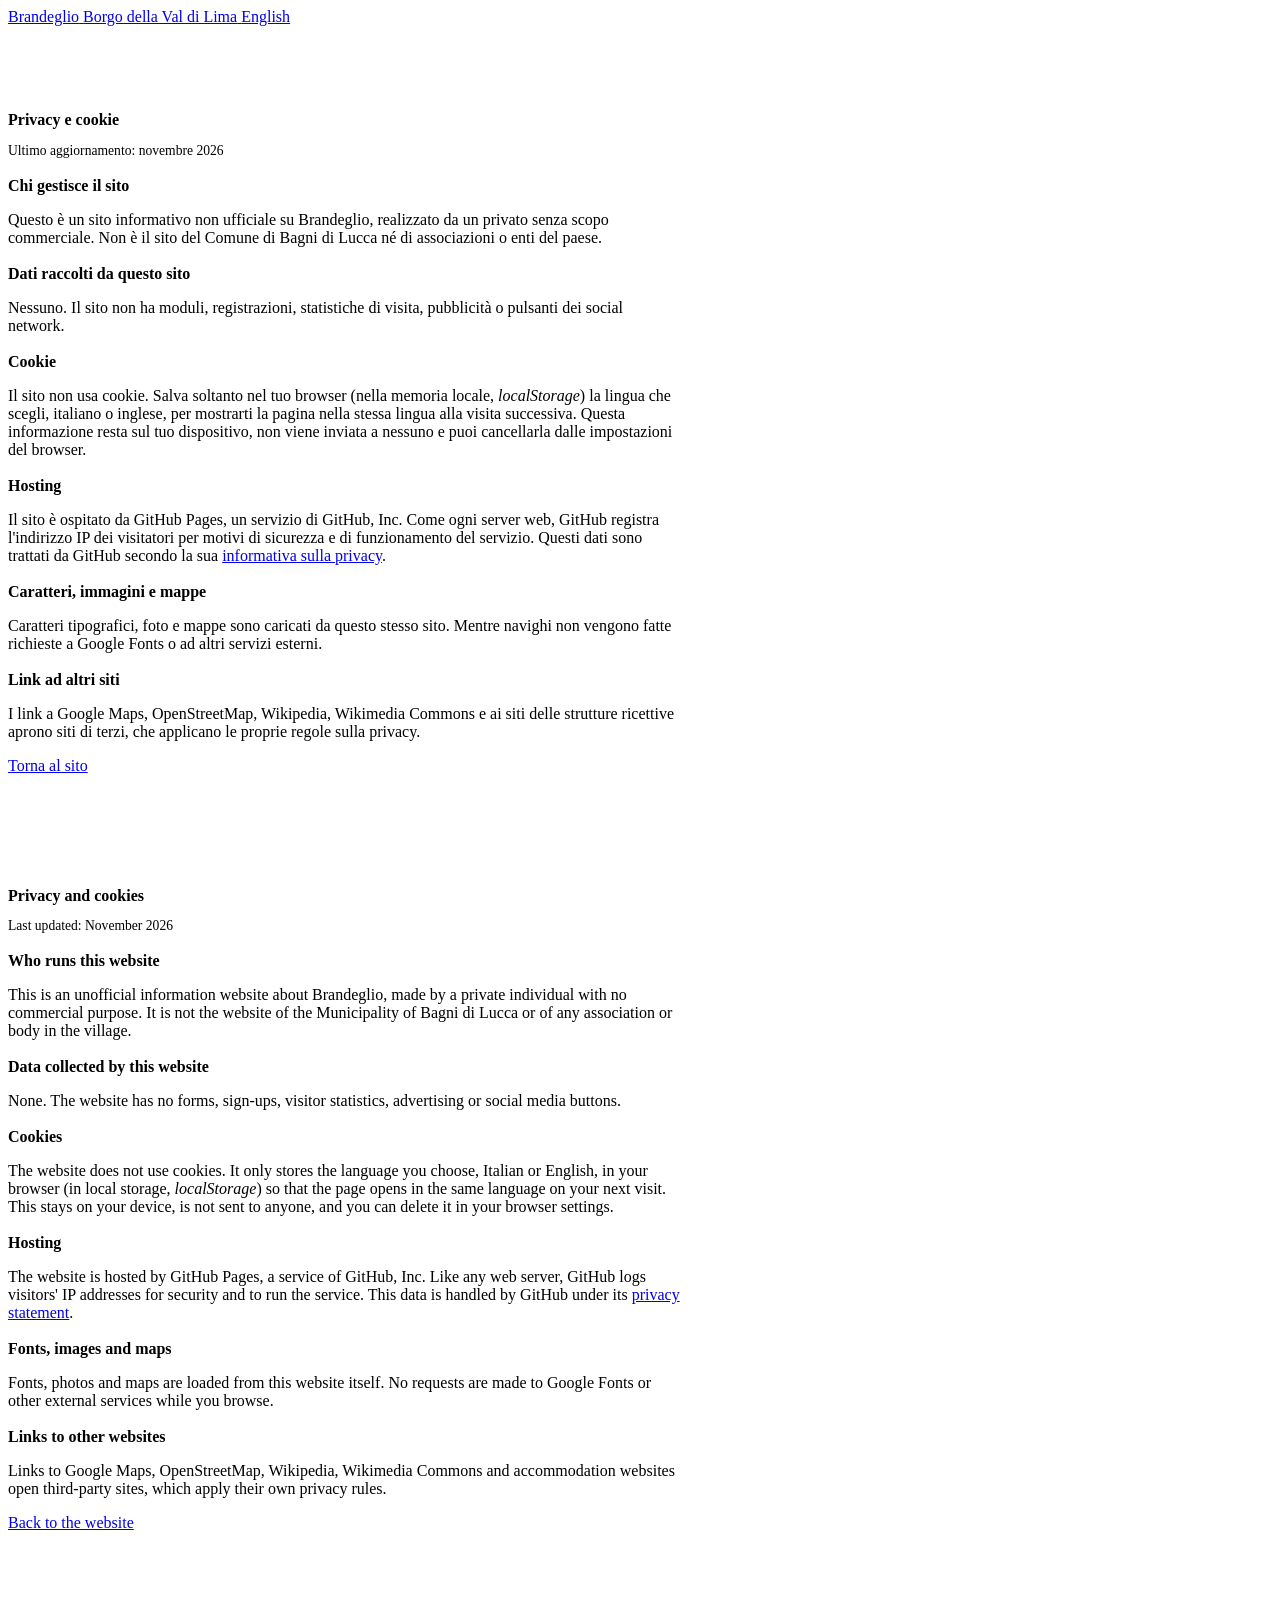
==== privacy.html @ 2ebd2961 "Add files via upload" ====
<!DOCTYPE html>
<html lang="it">
<head>
<meta charset="utf-8">
<meta name="viewport" content="width=device-width, initial-scale=1, viewport-fit=cover">
<title>Privacy e cookie · Brandeglio</title>
<meta name="description" content="Informazioni su privacy e cookie del sito informativo non ufficiale su Brandeglio.">
<meta name="robots" content="noindex">
<link rel="stylesheet" href="css/fonts.css">
<link rel="stylesheet" href="css/style.css">
<style>
  .legal { padding-block: clamp(32px, 6vw, 72px); }
  .legal .prose { max-width: 42rem; }
  .legal h1 { font-size: var(--step-3); margin-bottom: 8px; }
  .legal h2 { font-size: var(--step-1); margin-top: 18px; }
  .legal .updated { font-family: var(--font-data); font-size: 0.85rem; color: var(--muted); }
  .legal hr { border: 0; border-top: 1px solid var(--line); margin-block: clamp(32px, 5vw, 56px); }
</style>
</head>
<body>

<header class="site-header">
  <div class="wrap">
    <div class="header-row">
      <a class="brand" href="index.html">
        <span class="brand-name">Brandeglio</span>
        <span class="brand-sub">Borgo della Val di Lima</span>
      </a>
      <a href="#en" lang="en">English</a>
    </div>
  </div>
</header>

<main class="legal">
  <div class="wrap">
    <article class="prose" lang="it">
      <h1>Privacy e cookie</h1>
      <p class="updated">Ultimo aggiornamento: novembre 2026</p>

      <h2>Chi gestisce il sito</h2>
      <p>Questo è un sito informativo non ufficiale su Brandeglio, realizzato da un privato senza scopo commerciale. Non è il sito del Comune di Bagni di Lucca né di associazioni o enti del paese.</p>

      <h2>Dati raccolti da questo sito</h2>
      <p>Nessuno. Il sito non ha moduli, registrazioni, statistiche di visita, pubblicità o pulsanti dei social network.</p>

      <h2>Cookie</h2>
      <p>Il sito non usa cookie. Salva soltanto nel tuo browser (nella memoria locale, <em>localStorage</em>) la lingua che scegli, italiano o inglese, per mostrarti la pagina nella stessa lingua alla visita successiva. Questa informazione resta sul tuo dispositivo, non viene inviata a nessuno e puoi cancellarla dalle impostazioni del browser.</p>

      <h2>Hosting</h2>
      <p>Il sito è ospitato da GitHub Pages, un servizio di GitHub, Inc. Come ogni server web, GitHub registra l'indirizzo IP dei visitatori per motivi di sicurezza e di funzionamento del servizio. Questi dati sono trattati da GitHub secondo la sua <a href="https://docs.github.com/it/site-policy/privacy-policies/github-general-privacy-statement" target="_blank" rel="noopener">informativa sulla privacy</a>.</p>

      <h2>Caratteri, immagini e mappe</h2>
      <p>Caratteri tipografici, foto e mappe sono caricati da questo stesso sito. Mentre navighi non vengono fatte richieste a Google Fonts o ad altri servizi esterni.</p>

      <h2>Link ad altri siti</h2>
      <p>I link a Google Maps, OpenStreetMap, Wikipedia, Wikimedia Commons e ai siti delle strutture ricettive aprono siti di terzi, che applicano le proprie regole sulla privacy.</p>

      <p><a href="index.html">Torna al sito</a></p>
    </article>

    <hr>

    <article class="prose" id="en" lang="en">
      <h1>Privacy and cookies</h1>
      <p class="updated">Last updated: November 2026</p>

      <h2>Who runs this website</h2>
      <p>This is an unofficial information website about Brandeglio, made by a private individual with no commercial purpose. It is not the website of the Municipality of Bagni di Lucca or of any association or body in the village.</p>

      <h2>Data collected by this website</h2>
      <p>None. The website has no forms, sign-ups, visitor statistics, advertising or social media buttons.</p>

      <h2>Cookies</h2>
      <p>The website does not use cookies. It only stores the language you choose, Italian or English, in your browser (in local storage, <em>localStorage</em>) so that the page opens in the same language on your next visit. This stays on your device, is not sent to anyone, and you can delete it in your browser settings.</p>

      <h2>Hosting</h2>
      <p>The website is hosted by GitHub Pages, a service of GitHub, Inc. Like any web server, GitHub logs visitors' IP addresses for security and to run the service. This data is handled by GitHub under its <a href="https://docs.github.com/en/site-policy/privacy-policies/github-general-privacy-statement" target="_blank" rel="noopener">privacy statement</a>.</p>

      <h2>Fonts, images and maps</h2>
      <p>Fonts, photos and maps are loaded from this website itself. No requests are made to Google Fonts or other external services while you browse.</p>

      <h2>Links to other websites</h2>
      <p>Links to Google Maps, OpenStreetMap, Wikipedia, Wikimedia Commons and accommodation websites open third-party sites, which apply their own privacy rules.</p>

      <p><a href="index.html">Back to the website</a></p>
    </article>
  </div>
</main>

</body>
</html>
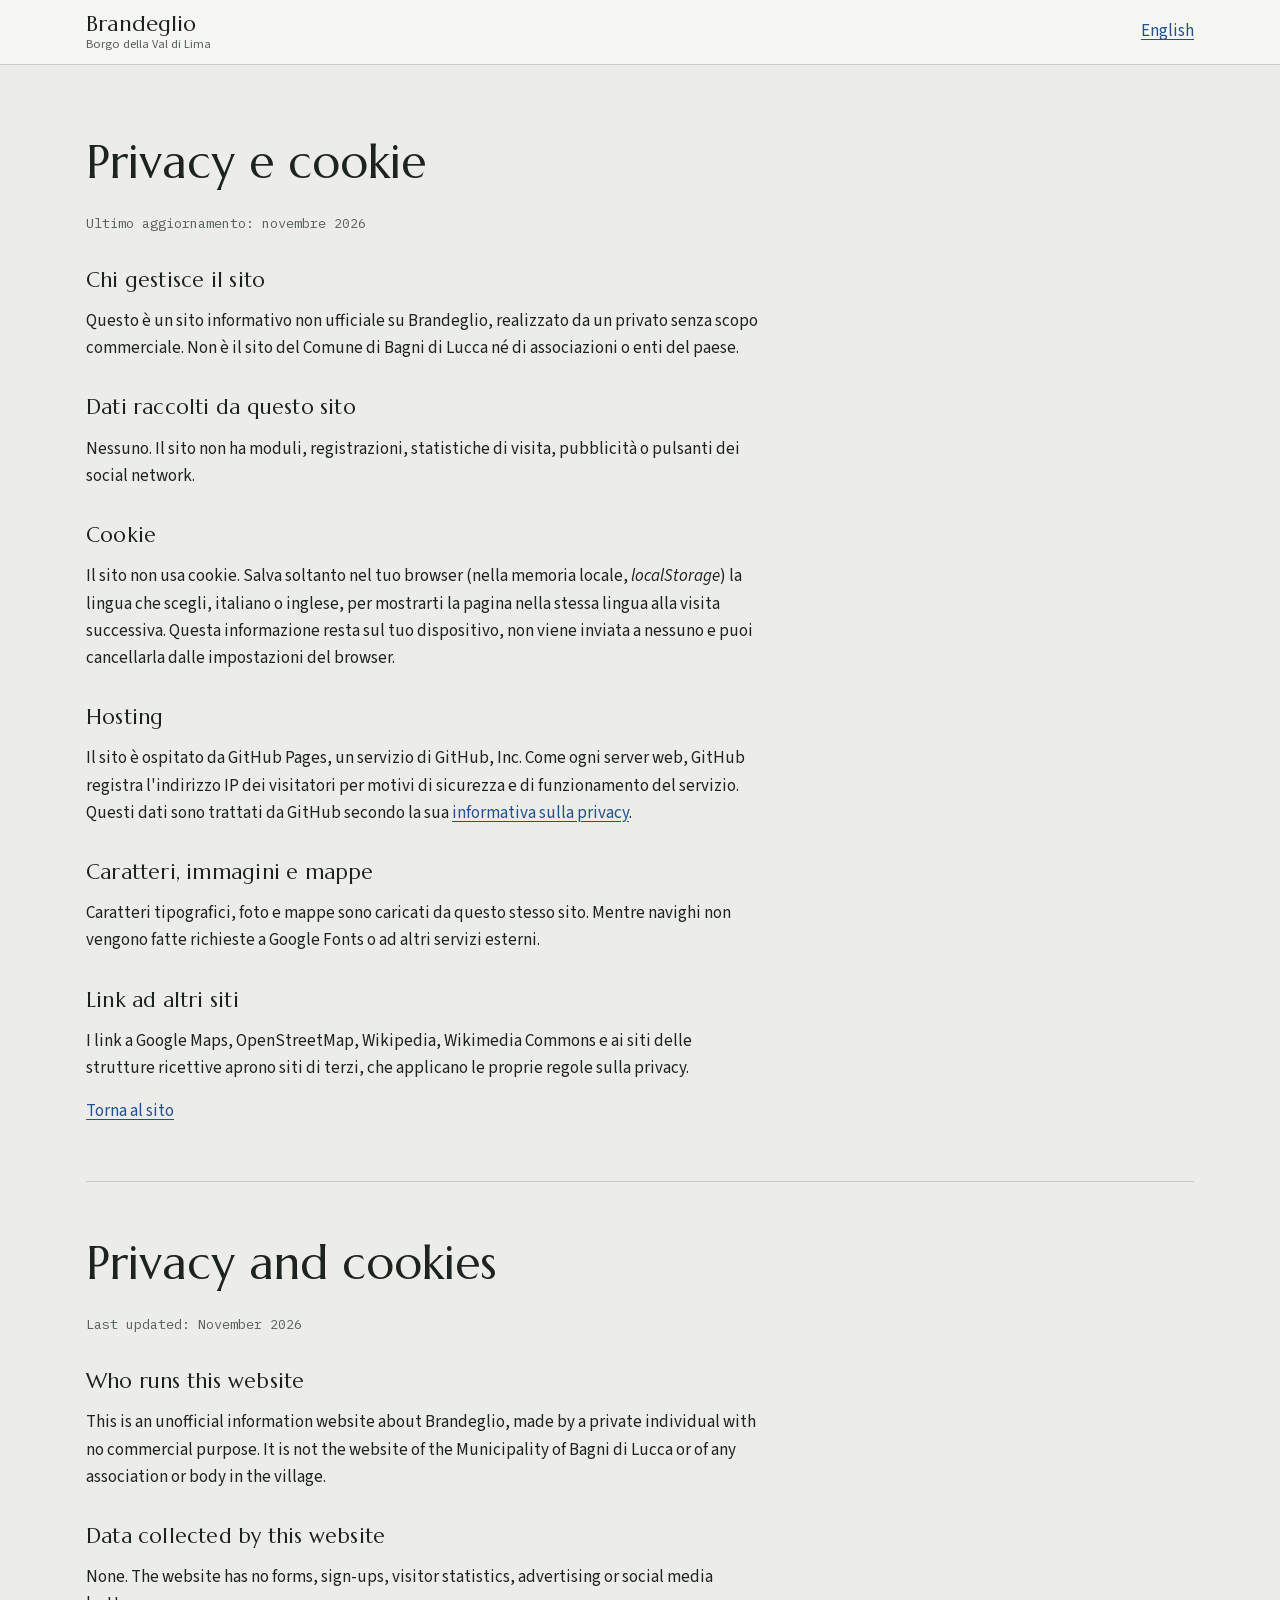
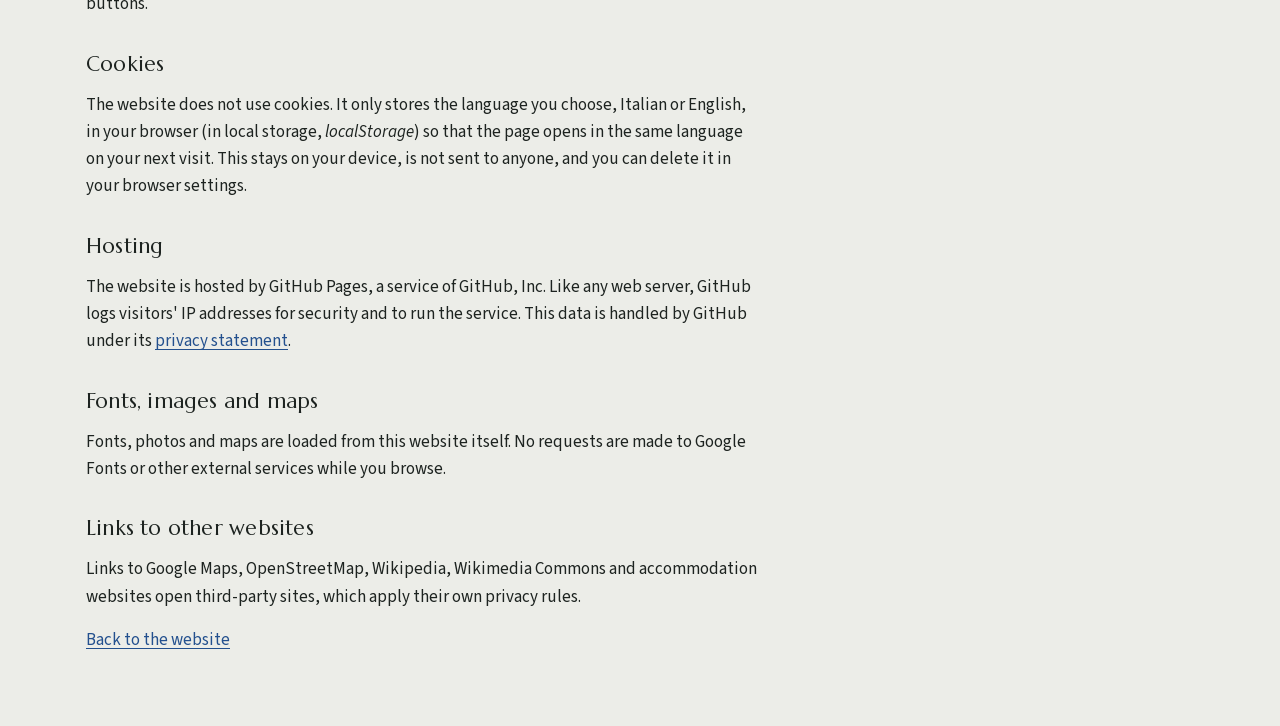
==== commit a48ba1a4: "Stemma storico, icona del sito, pipistrelli e contrada Bucini - stemma storico del paese (senza scri" ====
--- a/privacy.html
+++ b/privacy.html
@@ -8,6 +8,9 @@
 <meta name="robots" content="noindex">
 <link rel="stylesheet" href="css/fonts.css">
 <link rel="stylesheet" href="css/style.css">
+<link rel="icon" href="img/favicon-48.png" type="image/png" sizes="48x48">
+<link rel="icon" href="img/favicon-192.png" type="image/png" sizes="192x192">
+<link rel="apple-touch-icon" href="img/favicon-192.png">
 <style>
   .legal { padding-block: clamp(32px, 6vw, 72px); }
   .legal .prose { max-width: 42rem; }
--- a/css/fonts.css
+++ b/css/fonts.css
@@ -0,0 +1,110 @@
+/* Caratteri ospitati sul sito (nessuna richiesta ai server di Google).
+   Marcellus, Source Sans 3, IBM Plex Mono: SIL Open Font License 1.1 (testi in fonts/OFL-*.txt). */
+/* IBM Plex Mono 400 normal — latin-ext */
+@font-face {
+  font-family: 'IBM Plex Mono';
+  font-style: normal;
+  font-weight: 400;
+  font-display: swap;
+  src: url(../fonts/ibm-plex-mono-normal-latin-ext-9994c1.woff2) format('woff2');
+  unicode-range: U+0100-02BA, U+02BD-02C5, U+02C7-02CC, U+02CE-02D7, U+02DD-02FF, U+0304, U+0308, U+0329, U+1D00-1DBF, U+1E00-1E9F, U+1EF2-1EFF, U+2020, U+20A0-20AB, U+20AD-20C4, U+2113, U+2C60-2C7F, U+A720-A7FF;
+}
+/* IBM Plex Mono 400 normal — latin */
+@font-face {
+  font-family: 'IBM Plex Mono';
+  font-style: normal;
+  font-weight: 400;
+  font-display: swap;
+  src: url(../fonts/ibm-plex-mono-normal-latin-d77319.woff2) format('woff2');
+  unicode-range: U+0000-00FF, U+0131, U+0152-0153, U+02BB-02BC, U+02C6, U+02DA, U+02DC, U+0304, U+0308, U+0329, U+2000-206F, U+20AC, U+2122, U+2191, U+2193, U+2212, U+2215, U+FEFF, U+FFFD;
+}
+/* IBM Plex Mono 500 normal — latin-ext */
+@font-face {
+  font-family: 'IBM Plex Mono';
+  font-style: normal;
+  font-weight: 500;
+  font-display: swap;
+  src: url(../fonts/ibm-plex-mono-normal-latin-ext-60d1ee.woff2) format('woff2');
+  unicode-range: U+0100-02BA, U+02BD-02C5, U+02C7-02CC, U+02CE-02D7, U+02DD-02FF, U+0304, U+0308, U+0329, U+1D00-1DBF, U+1E00-1E9F, U+1EF2-1EFF, U+2020, U+20A0-20AB, U+20AD-20C4, U+2113, U+2C60-2C7F, U+A720-A7FF;
+}
+/* IBM Plex Mono 500 normal — latin */
+@font-face {
+  font-family: 'IBM Plex Mono';
+  font-style: normal;
+  font-weight: 500;
+  font-display: swap;
+  src: url(../fonts/ibm-plex-mono-normal-latin-8d0aea.woff2) format('woff2');
+  unicode-range: U+0000-00FF, U+0131, U+0152-0153, U+02BB-02BC, U+02C6, U+02DA, U+02DC, U+0304, U+0308, U+0329, U+2000-206F, U+20AC, U+2122, U+2191, U+2193, U+2212, U+2215, U+FEFF, U+FFFD;
+}
+/* Marcellus 400 normal — latin-ext */
+@font-face {
+  font-family: 'Marcellus';
+  font-style: normal;
+  font-weight: 400;
+  font-display: swap;
+  src: url(../fonts/marcellus-normal-latin-ext-4d3eca.woff2) format('woff2');
+  unicode-range: U+0100-02BA, U+02BD-02C5, U+02C7-02CC, U+02CE-02D7, U+02DD-02FF, U+0304, U+0308, U+0329, U+1D00-1DBF, U+1E00-1E9F, U+1EF2-1EFF, U+2020, U+20A0-20AB, U+20AD-20C4, U+2113, U+2C60-2C7F, U+A720-A7FF;
+}
+/* Marcellus 400 normal — latin */
+@font-face {
+  font-family: 'Marcellus';
+  font-style: normal;
+  font-weight: 400;
+  font-display: swap;
+  src: url(../fonts/marcellus-normal-latin-07e026.woff2) format('woff2');
+  unicode-range: U+0000-00FF, U+0131, U+0152-0153, U+02BB-02BC, U+02C6, U+02DA, U+02DC, U+0304, U+0308, U+0329, U+2000-206F, U+20AC, U+2122, U+2191, U+2193, U+2212, U+2215, U+FEFF, U+FFFD;
+}
+/* Source Sans 3 400 italic — latin-ext */
+@font-face {
+  font-family: 'Source Sans 3';
+  font-style: italic;
+  font-weight: 400;
+  font-display: swap;
+  src: url(../fonts/source-sans-3-italic-latin-ext-07aca4.woff2) format('woff2');
+  unicode-range: U+0100-02BA, U+02BD-02C5, U+02C7-02CC, U+02CE-02D7, U+02DD-02FF, U+0304, U+0308, U+0329, U+1D00-1DBF, U+1E00-1E9F, U+1EF2-1EFF, U+2020, U+20A0-20AB, U+20AD-20C4, U+2113, U+2C60-2C7F, U+A720-A7FF;
+}
+/* Source Sans 3 400 italic — latin */
+@font-face {
+  font-family: 'Source Sans 3';
+  font-style: italic;
+  font-weight: 400;
+  font-display: swap;
+  src: url(../fonts/source-sans-3-italic-latin-b3bf42.woff2) format('woff2');
+  unicode-range: U+0000-00FF, U+0131, U+0152-0153, U+02BB-02BC, U+02C6, U+02DA, U+02DC, U+0304, U+0308, U+0329, U+2000-206F, U+20AC, U+2122, U+2191, U+2193, U+2212, U+2215, U+FEFF, U+FFFD;
+}
+/* Source Sans 3 400 normal — latin-ext */
+@font-face {
+  font-family: 'Source Sans 3';
+  font-style: normal;
+  font-weight: 400;
+  font-display: swap;
+  src: url(../fonts/source-sans-3-normal-latin-ext-81d71e.woff2) format('woff2');
+  unicode-range: U+0100-02BA, U+02BD-02C5, U+02C7-02CC, U+02CE-02D7, U+02DD-02FF, U+0304, U+0308, U+0329, U+1D00-1DBF, U+1E00-1E9F, U+1EF2-1EFF, U+2020, U+20A0-20AB, U+20AD-20C4, U+2113, U+2C60-2C7F, U+A720-A7FF;
+}
+/* Source Sans 3 400 normal — latin */
+@font-face {
+  font-family: 'Source Sans 3';
+  font-style: normal;
+  font-weight: 400;
+  font-display: swap;
+  src: url(../fonts/source-sans-3-normal-latin-cb23fd.woff2) format('woff2');
+  unicode-range: U+0000-00FF, U+0131, U+0152-0153, U+02BB-02BC, U+02C6, U+02DA, U+02DC, U+0304, U+0308, U+0329, U+2000-206F, U+20AC, U+2122, U+2191, U+2193, U+2212, U+2215, U+FEFF, U+FFFD;
+}
+/* Source Sans 3 600 normal — latin-ext */
+@font-face {
+  font-family: 'Source Sans 3';
+  font-style: normal;
+  font-weight: 600;
+  font-display: swap;
+  src: url(../fonts/source-sans-3-normal-latin-ext-81d71e.woff2) format('woff2');
+  unicode-range: U+0100-02BA, U+02BD-02C5, U+02C7-02CC, U+02CE-02D7, U+02DD-02FF, U+0304, U+0308, U+0329, U+1D00-1DBF, U+1E00-1E9F, U+1EF2-1EFF, U+2020, U+20A0-20AB, U+20AD-20C4, U+2113, U+2C60-2C7F, U+A720-A7FF;
+}
+/* Source Sans 3 600 normal — latin */
+@font-face {
+  font-family: 'Source Sans 3';
+  font-style: normal;
+  font-weight: 600;
+  font-display: swap;
+  src: url(../fonts/source-sans-3-normal-latin-cb23fd.woff2) format('woff2');
+  unicode-range: U+0000-00FF, U+0131, U+0152-0153, U+02BB-02BC, U+02C6, U+02DA, U+02DC, U+0304, U+0308, U+0329, U+2000-206F, U+20AC, U+2122, U+2191, U+2193, U+2212, U+2215, U+FEFF, U+FFFD;
+}
--- a/css/style.css
+++ b/css/style.css
@@ -0,0 +1,752 @@
+/* Layout: borgo di pietra — colonna editoriale, hero diviso testo/torre, una sola fascia forte (la Festa, azzurro Assunta). */
+:root {
+  /* Colore: pietra arenaria, inchiostro di castagno, azzurro mariano */
+  --bg: #ecede8;
+  --surface: #f6f6f2;
+  --ink: #1d2320;
+  --muted: #59615b;
+  --line: #c9cdc5;
+  --accent: #23508e;
+  --accent-ink: #ffffff;
+  --accent-soft: #dbe4f1;
+  --forest: #2f4b3c;
+  --band: #1c3d6e;
+  --band-ink: #f1f4fa;
+  --band-muted: #b9c8e2;
+  --ph: #9a5b14;
+  --ph-bg: #f6ead6;
+
+  /* Mappa: terreno, strade, mulattiere, acqua, edifici; i tre sentieri */
+  --map-land: #e3e6dc;
+  --map-road: #ffffff;
+  --map-case: #a9aea1;
+  --map-track: #8a744f;
+  --map-path: #6e5634;
+  --map-water: #4f86b5;
+  --map-bld: #b7b2a5;
+  --map-label: #26302a;
+  --map-halo: #eef0e9;
+  --trail-1: #b4472a;
+  --trail-2: #0f7a72;
+  --trail-3: #7546a6;
+  --bat: #26302a;
+
+  /* Tipografia */
+  --font-display: "Marcellus", "Trajan Pro", "Cinzel", Georgia, serif;
+  --font-body: "Source Sans 3", "Segoe UI", system-ui, -apple-system, sans-serif;
+  --font-data: "IBM Plex Mono", ui-monospace, "SF Mono", Menlo, monospace;
+
+  --step--1: 0.875rem;
+  --step-0: 1.0625rem;
+  --step-1: 1.3rem;
+  --step-2: 1.75rem;
+  --step-3: clamp(2rem, 4.2vw, 2.9rem);
+  --step-hero: clamp(3.3rem, 10vw, 7.6rem);
+
+  --wrap: 1140px;
+  --radius: 4px;
+  --header-h: 64px;
+}
+
+@media (prefers-color-scheme: dark) {
+  :root:not([data-theme="light"]) {
+    --bg: #141816;
+    --surface: #1b211e;
+    --ink: #e6e9e5;
+    --muted: #a0a9a2;
+    --line: #2e3732;
+    --accent: #93b3e9;
+    --accent-ink: #0e1a2e;
+    --accent-soft: #1f2d45;
+    --forest: #9fc4ab;
+    --band: #142a4d;
+    --band-ink: #eef2f9;
+    --band-muted: #a9bbdb;
+    --ph: #e8b468;
+    --ph-bg: #3a2c17;
+    --map-land: #1b221e;
+    --map-road: #4a5550;
+    --map-case: #0e1210;
+    --map-track: #b19d77;
+    --map-path: #c9b48c;
+    --map-water: #6fa3d1;
+    --map-bld: #3f4843;
+    --map-label: #dde3dd;
+    --map-halo: #141917;
+    --trail-1: #f08a63;
+    --trail-2: #4cc7b9;
+    --trail-3: #bd94ec;
+    --bat: #dde3dd;
+    color-scheme: dark;
+  }
+}
+:root[data-theme="dark"] {
+  --bg: #141816;
+  --surface: #1b211e;
+  --ink: #e6e9e5;
+  --muted: #a0a9a2;
+  --line: #2e3732;
+  --accent: #93b3e9;
+  --accent-ink: #0e1a2e;
+  --accent-soft: #1f2d45;
+  --forest: #9fc4ab;
+  --band: #142a4d;
+  --band-ink: #eef2f9;
+  --band-muted: #a9bbdb;
+  --ph: #e8b468;
+  --ph-bg: #3a2c17;
+  --map-land: #1b221e;
+  --map-road: #4a5550;
+  --map-case: #0e1210;
+  --map-track: #b19d77;
+  --map-path: #c9b48c;
+  --map-water: #6fa3d1;
+  --map-bld: #3f4843;
+  --map-label: #dde3dd;
+  --map-halo: #141917;
+  --trail-1: #f08a63;
+  --trail-2: #4cc7b9;
+  --trail-3: #bd94ec;
+  --bat: #dde3dd;
+  color-scheme: dark;
+}
+
+*, *::before, *::after { box-sizing: border-box; }
+
+html { scroll-behavior: smooth; scroll-padding-top: calc(var(--header-h) + 52px); }
+@media (prefers-reduced-motion: reduce) { html { scroll-behavior: auto; } }
+
+body {
+  margin: 0;
+  background: var(--bg);
+  color: var(--ink);
+  font-family: var(--font-body);
+  font-size: var(--step-0);
+  line-height: 1.6;
+  -webkit-font-smoothing: antialiased;
+}
+
+body::before {
+  content: "";
+  position: fixed;
+  inset: 0 0 auto;
+  height: env(safe-area-inset-top, 0px);
+  z-index: 10;
+  background: var(--surface);
+}
+
+img { max-width: 100%; height: auto; display: block; }
+
+a { color: var(--accent); text-underline-offset: 3px; }
+a:hover { text-decoration-thickness: 2px; }
+
+:focus-visible { outline: 2px solid var(--accent); outline-offset: 3px; border-radius: 2px; }
+
+h1, h2, h3 {
+  font-family: var(--font-display);
+  font-weight: 400;
+  line-height: 1.12;
+  text-wrap: balance;
+  margin: 0;
+}
+h2 { font-size: var(--step-3); letter-spacing: 0.01em; }
+h3 { font-size: var(--step-1); letter-spacing: 0.01em; }
+p { margin: 0; }
+
+.wrap {
+  max-width: var(--wrap);
+  margin-inline: auto;
+  padding-left: max(16px, env(safe-area-inset-left, 0px));
+  padding-right: max(16px, env(safe-area-inset-right, 0px));
+}
+
+.eyebrow {
+  font-family: var(--font-data);
+  font-size: 0.78rem;
+  letter-spacing: 0.12em;
+  text-transform: uppercase;
+  color: var(--muted);
+}
+
+.data { font-family: var(--font-data); font-variant-numeric: tabular-nums; }
+
+/* ---------- Header ---------- */
+.site-header {
+  position: sticky;
+  top: env(safe-area-inset-top, 0px);
+  z-index: 20;
+  background: var(--surface);
+  border-bottom: 1px solid var(--line);
+}
+.header-row {
+  display: flex;
+  align-items: center;
+  justify-content: space-between;
+  gap: 16px;
+  min-height: var(--header-h);
+}
+.brand {
+  display: flex;
+  flex-direction: column;
+  text-decoration: none;
+  color: var(--ink);
+  min-width: 0;
+}
+.brand-name { font-family: var(--font-display); font-size: 1.35rem; line-height: 1.1; }
+.brand-sub { font-size: 0.78rem; color: var(--muted); line-height: 1.3; }
+
+.main-nav { display: flex; gap: 22px; }
+.main-nav a {
+  color: var(--ink);
+  text-decoration: none;
+  font-size: 0.95rem;
+  padding-block: 6px;
+  border-bottom: 2px solid transparent;
+  white-space: nowrap;
+}
+.main-nav a:hover { border-bottom-color: var(--accent); }
+.main-nav a.nav-festa { color: var(--accent); font-weight: 600; }
+
+.lang-switch {
+  display: inline-flex;
+  border: 1px solid var(--line);
+  border-radius: 999px;
+  padding: 3px;
+  flex-shrink: 0;
+}
+.lang-switch button {
+  font: 600 0.8rem/1 var(--font-data);
+  letter-spacing: 0.06em;
+  color: var(--muted);
+  background: transparent;
+  border: 0;
+  border-radius: 999px;
+  padding: 7px 11px;
+  cursor: pointer;
+}
+.lang-switch button[aria-pressed="true"] { background: var(--accent); color: var(--accent-ink); }
+
+.nav-mobile { display: none; }
+
+@media (max-width: 920px) {
+  .header-row .main-nav { display: none; }
+  .nav-mobile {
+    display: flex;
+    gap: 18px;
+    overflow-x: auto;
+    padding-bottom: 10px;
+    scrollbar-width: none;
+  }
+  .nav-mobile::-webkit-scrollbar { display: none; }
+}
+
+/* ---------- Hero ---------- */
+.hero { padding-block: clamp(28px, 6vw, 72px) clamp(40px, 7vw, 88px); }
+.hero-grid {
+  display: grid;
+  grid-template-columns: minmax(0, 1.15fr) minmax(0, 0.85fr);
+  gap: clamp(28px, 5vw, 64px);
+  align-items: center;
+}
+.hero-text { display: grid; gap: 22px; min-width: 0; }
+.hero h1 { font-size: var(--step-hero); letter-spacing: 0.01em; line-height: 0.95; }
+.hero-coords {
+  display: flex;
+  flex-wrap: wrap;
+  gap: 6px 18px;
+  font-family: var(--font-data);
+  font-size: 0.85rem;
+  color: var(--forest);
+  border-block: 1px solid var(--line);
+  padding-block: 10px;
+}
+.hero-lead { font-size: 1.2rem; max-width: 34em; color: var(--ink); }
+.hero-actions { display: flex; flex-wrap: wrap; gap: 12px; }
+
+.hero-figure { margin: 0; position: relative; }
+.hero-figure img {
+  width: 100%;
+  aspect-ratio: 4 / 5;
+  object-fit: cover;
+  border-radius: var(--radius);
+}
+.hero-figure figcaption { margin-top: 8px; }
+
+@media (max-width: 760px) {
+  .hero-grid { grid-template-columns: 1fr; }
+  .hero-figure img { aspect-ratio: 4 / 3; object-position: center 30%; }
+}
+
+/* ---------- Buttons ---------- */
+.btn {
+  display: inline-flex;
+  align-items: center;
+  gap: 10px;
+  font: 600 1rem/1.2 var(--font-body);
+  text-decoration: none;
+  padding: 13px 20px;
+  border-radius: var(--radius);
+  border: 1px solid transparent;
+  cursor: pointer;
+}
+.btn-primary { background: var(--accent); color: var(--accent-ink); }
+.btn-primary:hover { filter: brightness(1.08); }
+.btn-ghost { border-color: var(--line); color: var(--ink); background: transparent; }
+.btn-ghost:hover { border-color: var(--ink); }
+
+.caption { font-size: var(--step--1); color: var(--muted); }
+
+/* ---------- Sections ---------- */
+.section { padding-block: clamp(56px, 8vw, 104px); border-top: 1px solid var(--line); }
+.section-head { display: grid; gap: 12px; margin-bottom: clamp(28px, 4vw, 44px); max-width: 44rem; }
+.prose { display: grid; gap: 16px; max-width: 38rem; }
+.prose p { color: var(--ink); }
+
+.split {
+  display: grid;
+  grid-template-columns: minmax(0, 1fr) minmax(0, 1fr);
+  gap: clamp(28px, 5vw, 64px);
+  align-items: start;
+}
+.split > * { min-width: 0; }
+@media (max-width: 760px) { .split { grid-template-columns: 1fr; } }
+
+.photo { margin: 0; display: grid; gap: 8px; }
+.photo img { width: 100%; border-radius: var(--radius); object-fit: cover; }
+
+.facts {
+  display: grid;
+  grid-template-columns: repeat(3, minmax(0, 1fr));
+  gap: 1px;
+  background: var(--line);
+  border: 1px solid var(--line);
+  border-radius: var(--radius);
+  overflow: hidden;
+  margin-top: 28px;
+}
+.fact { background: var(--surface); padding: 14px 16px; display: grid; gap: 2px; }
+.fact-value { font-family: var(--font-data); font-size: 1.15rem; color: var(--ink); font-variant-numeric: tabular-nums; }
+.fact-label { font-size: var(--step--1); color: var(--muted); }
+
+.route { display: grid; gap: 10px; margin-top: 28px; padding: 0; list-style: none; }
+.route li { display: grid; grid-template-columns: 7.5rem minmax(0, 1fr); gap: 12px; }
+.route .data { color: var(--forest); font-size: 0.85rem; padding-top: 2px; }
+@media (max-width: 480px) { .route li { grid-template-columns: 1fr; gap: 0; } }
+
+/* ---------- Timeline ---------- */
+.timeline-layout {
+  display: grid;
+  grid-template-columns: minmax(0, 1.25fr) minmax(0, 0.75fr);
+  gap: clamp(28px, 5vw, 64px);
+  align-items: start;
+}
+.timeline-layout > * { min-width: 0; }
+@media (max-width: 860px) { .timeline-layout { grid-template-columns: 1fr; } }
+
+.timeline { list-style: none; margin: 0; padding: 0; display: grid; }
+.timeline li {
+  display: grid;
+  grid-template-columns: 8.5rem minmax(0, 1fr);
+  gap: 20px;
+  padding-block: 18px;
+  border-top: 1px solid var(--line);
+}
+.timeline li:last-child { border-bottom: 1px solid var(--line); }
+.timeline .when {
+  font-family: var(--font-data);
+  font-size: 0.95rem;
+  color: var(--accent);
+  font-variant-numeric: tabular-nums;
+}
+.timeline p { color: var(--ink); }
+@media (max-width: 520px) {
+  .timeline li { grid-template-columns: 1fr; gap: 4px; }
+}
+
+.people { margin-top: 32px; display: grid; gap: 10px; }
+.people ul { list-style: none; margin: 0; padding: 0; display: grid; gap: 8px; }
+.people li span.data { color: var(--muted); font-size: 0.85rem; }
+
+/* ---------- Da vedere ---------- */
+.feature {
+  display: grid;
+  grid-template-columns: minmax(0, 1.4fr) minmax(0, 1fr);
+  gap: clamp(24px, 4vw, 48px);
+  align-items: center;
+}
+.feature img { width: 100%; aspect-ratio: 3 / 2; object-fit: cover; border-radius: var(--radius); }
+.feature-text { display: grid; gap: 14px; min-width: 0; }
+.feature-text h3 { font-size: var(--step-2); }
+@media (max-width: 760px) { .feature { grid-template-columns: 1fr; } }
+
+.minor-sights {
+  margin-top: clamp(32px, 5vw, 48px);
+  display: grid;
+  grid-template-columns: repeat(4, minmax(0, 1fr));
+  gap: 0 clamp(20px, 3vw, 32px);
+}
+@media (max-width: 960px) { .minor-sights { grid-template-columns: repeat(2, minmax(0, 1fr)); } }
+@media (max-width: 560px) { .minor-sights { grid-template-columns: 1fr; } }
+.minor-sights > div { border-top: 1px solid var(--line); padding-block: 16px; display: grid; gap: 6px; }
+.minor-sights p { color: var(--muted); }
+
+/* ---------- Festa (la fascia forte) ---------- */
+.festa {
+  background: var(--band);
+  color: var(--band-ink);
+  padding-block: clamp(56px, 8vw, 104px);
+}
+.festa .eyebrow { color: var(--band-muted); }
+.festa h2 { font-size: clamp(2.3rem, 6vw, 4.2rem); }
+.festa-grid {
+  display: grid;
+  grid-template-columns: minmax(0, 1.1fr) minmax(0, 0.9fr);
+  gap: clamp(28px, 5vw, 64px);
+  align-items: start;
+}
+.festa-grid > * { min-width: 0; }
+@media (max-width: 860px) { .festa-grid { grid-template-columns: 1fr; } }
+.festa-text { display: grid; gap: 20px; }
+.festa-text p { color: var(--band-ink); max-width: 36rem; }
+.festa-text ul { margin: 0; padding-left: 1.1em; display: grid; gap: 6px; color: var(--band-ink); }
+
+.days {
+  display: grid;
+  grid-template-columns: repeat(5, minmax(0, 1fr));
+  gap: 8px;
+  margin-block: 8px;
+}
+.day {
+  border: 1px solid color-mix(in srgb, var(--band-ink) 30%, transparent);
+  border-radius: var(--radius);
+  padding: 12px 6px 10px;
+  text-align: center;
+  display: grid;
+  gap: 2px;
+}
+.day .dow { font-family: var(--font-data); font-size: 0.72rem; letter-spacing: 0.1em; text-transform: uppercase; color: var(--band-muted); }
+.day .num { font-family: var(--font-display); font-size: clamp(1.7rem, 4vw, 2.4rem); line-height: 1; }
+.day .tag { font-size: 0.7rem; color: var(--band-muted); min-height: 1.2em; line-height: 1.2; }
+.day.is-main { background: var(--band-ink); color: var(--band); border-color: var(--band-ink); }
+.day.is-main .dow, .day.is-main .tag { color: var(--band); }
+
+.download {
+  display: grid;
+  gap: 12px;
+  padding: 20px;
+  border: 1px solid color-mix(in srgb, var(--band-ink) 30%, transparent);
+  border-radius: var(--radius);
+}
+.btn-download {
+  justify-content: center;
+  background: var(--band-ink);
+  color: var(--band);
+  font-size: 1.05rem;
+  padding: 16px 22px;
+}
+.btn-download:hover { filter: brightness(0.95); }
+.btn-download svg { flex-shrink: 0; }
+.download .note { font-size: var(--step--1); color: var(--band-muted); }
+.download .note[data-state="pending"] { color: var(--band-ink); }
+
+.festa-where { margin: 0; display: grid; }
+.festa-where > div {
+  display: grid;
+  grid-template-columns: 7rem minmax(0, 1fr);
+  gap: 12px;
+  padding-block: 14px;
+  border-top: 1px solid color-mix(in srgb, var(--band-ink) 25%, transparent);
+}
+.festa-where dt { font-family: var(--font-data); font-size: 0.78rem; letter-spacing: 0.1em; text-transform: uppercase; color: var(--band-muted); padding-top: 3px; }
+.festa-where dd { margin: 0; color: var(--band-ink); }
+@media (max-width: 480px) { .festa-where > div { grid-template-columns: 1fr; gap: 2px; } }
+
+/* ---------- Natura ---------- */
+.nature-list { list-style: none; margin: 8px 0 0; padding: 0; display: grid; gap: 14px; }
+.nature-list li { display: grid; gap: 2px; padding-left: 16px; border-left: 2px solid var(--forest); }
+.nature-list strong { font-weight: 600; }
+
+/* ---------- Dove si trova ---------- */
+.map-card {
+  background: var(--surface);
+  border: 1px solid var(--line);
+  border-radius: var(--radius);
+  padding: 22px;
+  display: grid;
+  gap: 14px;
+}
+.map-card .data { font-size: 0.95rem; color: var(--forest); }
+.map-links { display: flex; flex-wrap: wrap; gap: 10px; }
+
+/* ---------- Footer ---------- */
+.site-footer {
+  border-top: 1px solid var(--line);
+  background: var(--surface);
+  padding-block: 40px;
+  font-size: var(--step--1);
+  color: var(--muted);
+}
+.footer-grid {
+  display: grid;
+  grid-template-columns: minmax(0, 1fr) minmax(0, 1.4fr);
+  gap: 32px;
+}
+.footer-grid > * { min-width: 0; display: grid; gap: 8px; align-content: start; }
+@media (max-width: 760px) { .footer-grid { grid-template-columns: 1fr; } }
+.footer-name { font-family: var(--font-display); font-size: 1.2rem; color: var(--ink); }
+.site-footer a { color: var(--muted); }
+.site-footer a:hover { color: var(--ink); }
+
+/* ---------- Testo introduttivo delle sezioni ---------- */
+.lead { font-size: 1.12rem; color: var(--muted); max-width: 40rem; }
+.btn-sm { padding: 9px 14px; font-size: 0.92rem; }
+
+/* ---------- Mappa interattiva ---------- */
+.bmap {
+  display: grid;
+  grid-template-columns: minmax(0, 1.65fr) minmax(0, 1fr);
+  gap: clamp(16px, 2.5vw, 28px);
+  align-items: start;
+}
+@media (max-width: 860px) { .bmap { grid-template-columns: 1fr; } }
+.bmap-stage {
+  position: relative;
+  aspect-ratio: 5 / 4;
+  max-width: 100%;
+  background: var(--map-land);
+  border: 1px solid var(--line);
+  border-radius: var(--radius);
+  overflow: hidden;
+}
+@media (max-width: 560px) { .bmap-stage { aspect-ratio: 1 / 1; } }
+.bmap-svg { display: block; width: 100%; height: 100%; touch-action: pan-y; cursor: grab; user-select: none; -webkit-user-select: none; }
+.bmap-svg.is-dragging { cursor: grabbing; }
+.bmap-svg polyline, .bmap-svg polygon { vector-effect: non-scaling-stroke; }
+
+.m-stream { fill: none; stroke: var(--map-water); stroke-width: 1; opacity: 0.75; }
+.m-river { fill: none; stroke: var(--map-water); stroke-width: 5; stroke-linecap: round; opacity: 0.85; }
+.m-bld { fill: var(--map-bld); }
+.m-track { fill: none; stroke: var(--map-track); stroke-width: 1.6; stroke-dasharray: 6 3; }
+.m-path { fill: none; stroke: var(--map-path); stroke-width: 1.5; stroke-dasharray: 2 3; }
+.m-case, .m-road { fill: none; stroke-linecap: round; stroke-linejoin: round; }
+.m-case { stroke: var(--map-case); }
+.m-road { stroke: var(--map-road); }
+.m-case.m-r1 { stroke-width: 7; } .m-road.m-r1 { stroke-width: 5; }
+.m-case.m-r2 { stroke-width: 5.5; } .m-road.m-r2 { stroke-width: 3.8; }
+.m-case.m-r3 { stroke-width: 4.5; } .m-road.m-r3 { stroke-width: 3; }
+.m-case.m-r4 { stroke-width: 3.2; } .m-road.m-r4 { stroke-width: 2; }
+
+.bmap-svg text {
+  font-family: var(--font-body);
+  fill: var(--map-label);
+  stroke: var(--map-halo);
+  paint-order: stroke;
+  stroke-linejoin: round;
+  pointer-events: none;
+}
+.m-wlabel { font-style: italic; fill: var(--map-water); }
+.m-vlabel { font-weight: 600; }
+.m-vlabel.is-main { font-family: var(--font-display); font-weight: 400; }
+.m-vdot { fill: var(--map-label); stroke: var(--map-halo); }
+.m-vdot.is-main { fill: var(--accent); }
+
+.m-pt { cursor: pointer; }
+.m-pt-hit { fill: transparent; }
+.m-pt-mark { fill: var(--forest); stroke: var(--map-halo); }
+.m-pt.is-church .m-pt-mark { fill: var(--accent); }
+.m-pt.is-out .m-pt-mark { fill: var(--map-halo); stroke: var(--forest); }
+.m-pt.is-stay .m-pt-mark { fill: var(--trail-1); }
+.m-pt.is-sel .m-pt-mark { fill: var(--accent); stroke: var(--map-halo); }
+.m-pt.is-sel .m-pt-label { font-weight: 600; }
+.m-pt:hover .m-pt-mark { stroke: var(--accent); }
+
+.m-trail { cursor: pointer; }
+.m-trail polyline { fill: none; stroke-linecap: round; stroke-linejoin: round; }
+.m-trail-case { stroke: var(--map-halo); stroke-width: 8; }
+.m-trail-line { stroke-width: 4.5; }
+.m-trail-hit { stroke: transparent; stroke-width: 22; }
+.m-trail.c1 .m-trail-line, .m-trail.c1 .m-trail-end { stroke: var(--trail-1); }
+.m-trail.c2 .m-trail-line, .m-trail.c2 .m-trail-end { stroke: var(--trail-2); }
+.m-trail.c3 .m-trail-line, .m-trail.c3 .m-trail-end { stroke: var(--trail-3); }
+.m-trail-start { fill: var(--map-halo); stroke: var(--map-label); }
+.m-trail-end { fill: var(--map-halo); }
+.m-trail.is-dim { opacity: 0.35; }
+.m-trail.is-sel .m-trail-line { stroke-width: 6; }
+
+.bmap-tools {
+  position: absolute;
+  top: 10px; right: 10px;
+  display: grid;
+  gap: 6px;
+}
+.bmap-btn {
+  width: 38px; height: 38px;
+  display: grid; place-items: center;
+  font: 600 1.2rem/1 var(--font-body);
+  color: var(--ink);
+  background: var(--surface);
+  border: 1px solid var(--line);
+  border-radius: var(--radius);
+  cursor: pointer;
+}
+.bmap-btn:hover { border-color: var(--ink); }
+.bmap-hint {
+  position: absolute; left: 50%; top: 50%; transform: translate(-50%, -50%);
+  max-width: 80%;
+  padding: 10px 14px;
+  background: var(--ink); color: var(--bg);
+  border-radius: var(--radius);
+  font-size: 0.9rem; text-align: center;
+  pointer-events: none;
+}
+.bmap-attrib {
+  position: absolute; right: 0; bottom: 0;
+  padding: 2px 6px;
+  font-size: 0.72rem;
+  color: var(--muted);
+  background: color-mix(in srgb, var(--surface) 85%, transparent);
+}
+.bmap-attrib a { color: var(--muted); }
+.bmap-scale { position: absolute; left: 10px; bottom: 8px; display: flex; align-items: center; gap: 6px; font: 0.72rem/1 var(--font-data); color: var(--map-label); }
+.bmap-scale-bar { display: block; height: 6px; border: 2px solid var(--map-label); border-top: 0; }
+
+.bmap-side { display: grid; gap: 20px; min-width: 0; }
+.bmap-detail {
+  display: grid;
+  gap: 12px;
+  padding: 18px;
+  background: var(--surface);
+  border: 1px solid var(--line);
+  border-radius: var(--radius);
+}
+.bmap-detail h3 { font-size: var(--step-2); }
+.bmap-intro { color: var(--muted); }
+.bmap-note { font-size: var(--step--1); color: var(--muted); }
+.bmap-links { display: flex; flex-wrap: wrap; gap: 8px; align-items: center; }
+.bmap-meta { margin: 0; padding-left: 1.1em; display: grid; gap: 4px; color: var(--muted); font-size: 0.95rem; }
+
+.bmap-stats {
+  margin: 0;
+  display: grid;
+  grid-template-columns: repeat(3, minmax(0, 1fr));
+  gap: 1px;
+  background: var(--line);
+  border: 1px solid var(--line);
+  border-radius: var(--radius);
+  overflow: hidden;
+}
+.bmap-stats > div { background: var(--bg); padding: 8px 10px; display: grid; gap: 2px; }
+.bmap-stats dt { font-size: 0.75rem; color: var(--muted); }
+.bmap-stats dd { margin: 0; font-family: var(--font-data); font-size: 0.95rem; font-variant-numeric: tabular-nums; }
+
+.bmap-profile-title { font-size: 0.8rem; color: var(--muted); margin-bottom: -6px; }
+.bmap-profile { width: 100%; height: auto; display: block; }
+.bmap-profile .pf-grid { stroke: var(--line); stroke-width: 1; }
+.bmap-profile .pf-text { font: 10px var(--font-data); fill: var(--muted); }
+.bmap-profile .pf-line { fill: none; stroke-width: 2; stroke-linejoin: round; }
+.bmap-profile .pf-area { opacity: 0.18; }
+.bmap-profile.c1 .pf-line, .bmap-profile.c1 .pf-dot { stroke: var(--trail-1); } .bmap-profile.c1 .pf-area, .bmap-profile.c1 .pf-dot { fill: var(--trail-1); }
+.bmap-profile.c2 .pf-line, .bmap-profile.c2 .pf-dot { stroke: var(--trail-2); } .bmap-profile.c2 .pf-area, .bmap-profile.c2 .pf-dot { fill: var(--trail-2); }
+.bmap-profile.c3 .pf-line, .bmap-profile.c3 .pf-dot { stroke: var(--trail-3); } .bmap-profile.c3 .pf-area, .bmap-profile.c3 .pf-dot { fill: var(--trail-3); }
+
+.bmap-list { display: grid; gap: 8px; }
+.bmap-list-title { font-family: var(--font-data); font-size: 0.75rem; letter-spacing: 0.1em; text-transform: uppercase; color: var(--muted); }
+.bmap-list ul { list-style: none; margin: 0 0 6px; padding: 0; display: flex; flex-wrap: wrap; gap: 6px; }
+.bmap-chip {
+  display: inline-flex; align-items: center; gap: 7px;
+  font: 0.92rem/1.2 var(--font-body);
+  color: var(--ink);
+  background: transparent;
+  border: 1px solid var(--line);
+  border-radius: 999px;
+  padding: 6px 12px 6px 10px;
+  cursor: pointer;
+}
+.bmap-chip:hover { border-color: var(--ink); }
+.bmap-chip.is-sel { background: var(--accent); border-color: var(--accent); color: var(--accent-ink); }
+.bmap-chip-dot { width: 9px; height: 9px; border-radius: 50%; background: var(--forest); flex-shrink: 0; }
+.bmap-chip.is-stay .bmap-chip-dot { border-radius: 2px; background: var(--trail-1); }
+.bmap-chip.c1 .bmap-chip-dot { background: var(--trail-1); width: 16px; height: 4px; border-radius: 2px; }
+.bmap-chip.c2 .bmap-chip-dot { background: var(--trail-2); width: 16px; height: 4px; border-radius: 2px; }
+.bmap-chip.c3 .bmap-chip-dot { background: var(--trail-3); width: 16px; height: 4px; border-radius: 2px; }
+.bmap-chip.is-sel .bmap-chip-dot { background: var(--accent-ink); }
+
+/* ---------- Sentieri ---------- */
+.trail-cards {
+  display: grid;
+  grid-template-columns: repeat(3, minmax(0, 1fr));
+  gap: clamp(16px, 2.5vw, 28px);
+  margin-bottom: clamp(28px, 4vw, 44px);
+}
+@media (max-width: 900px) { .trail-cards { grid-template-columns: 1fr; } }
+.trail-card {
+  display: grid;
+  gap: 10px;
+  align-content: start;
+  padding-top: 14px;
+  border-top: 4px solid var(--trail-1);
+}
+.trail-card.c2 { border-top-color: var(--trail-2); }
+.trail-card.c3 { border-top-color: var(--trail-3); }
+.trail-card > p:not(.trail-from) { color: var(--muted); }
+.trail-card .btn { justify-self: start; }
+.trail-from { font-family: var(--font-data); font-size: 0.78rem; letter-spacing: 0.08em; text-transform: uppercase; color: var(--muted); }
+.trail-facts { margin: 4px 0; display: grid; grid-template-columns: repeat(3, auto); justify-content: start; gap: 4px 22px; }
+.trail-facts > div { display: grid; gap: 1px; }
+.trail-facts dt { font-size: 0.75rem; color: var(--muted); }
+.trail-facts dd { margin: 0; font-family: var(--font-data); font-size: 0.92rem; font-variant-numeric: tabular-nums; }
+@media (max-width: 380px) { .trail-facts { grid-template-columns: repeat(2, auto); } }
+.more-nature { margin-top: clamp(40px, 6vw, 64px); align-items: center; }
+.more-nature h3 { margin-bottom: 8px; }
+
+/* ---------- Dove dormire ---------- */
+.stays {
+  display: grid;
+  grid-template-columns: minmax(0, 1.3fr) minmax(0, 1fr);
+  gap: clamp(16px, 2.5vw, 28px);
+  align-items: start;
+}
+@media (max-width: 860px) { .stays { grid-template-columns: 1fr; } }
+.stay { display: grid; gap: 12px; align-content: start; padding: 20px; border: 1px solid var(--line); border-radius: var(--radius); }
+.stay-featured { grid-row: span 2; background: var(--surface); border-color: var(--accent); }
+.stay-featured h3 { font-size: var(--step-2); }
+.stay-badge {
+  justify-self: start;
+  font-family: var(--font-data); font-size: 0.75rem; letter-spacing: 0.08em; text-transform: uppercase;
+  color: var(--accent-ink); background: var(--accent);
+  padding: 4px 10px; border-radius: 999px;
+}
+.stay > p:not(.stay-badge) { color: var(--muted); }
+.stay-facts { margin: 0; padding: 0; list-style: none; display: grid; gap: 6px; }
+.stay-facts li { padding-left: 16px; position: relative; }
+.stay-facts li::before { content: ""; position: absolute; left: 0; top: 0.65em; width: 7px; height: 7px; border-radius: 1px; background: var(--trail-1); }
+.stay-actions { display: flex; flex-wrap: wrap; gap: 8px; margin-top: 4px; }
+.near-list { margin: 0; padding: 0; list-style: none; display: grid; gap: 12px; }
+.near-list li { display: grid; gap: 2px; }
+.near-list span { color: var(--muted); font-size: 0.95rem; }
+
+/* ---------- Stemma ---------- */
+.stemma { margin-top: 32px; display: grid; grid-template-columns: 104px minmax(0, 1fr); gap: 20px; align-items: start; padding-top: 24px; border-top: 1px solid var(--line); }
+.stemma img { width: 104px; height: auto; display: block; }
+.stemma-text { display: grid; gap: 8px; min-width: 0; }
+.stemma .blazon { font-style: italic; }
+@media (max-width: 420px) { .stemma { grid-template-columns: 1fr; } }
+
+/* ---------- Pipistrelli decorativi ---------- */
+.hero, .festa { position: relative; isolation: isolate; overflow: hidden; }
+.hero > .wrap, .festa > .wrap { position: relative; z-index: 1; }
+.bats { position: absolute; inset: 0; z-index: 0; pointer-events: none; }
+.bat {
+  position: absolute; left: var(--x); top: var(--y); width: var(--w, 40px); aspect-ratio: 2 / 1;
+  background: var(--bat); opacity: 0.2;
+  -webkit-mask: url(../img/pipistrello.svg) center / contain no-repeat; mask: url(../img/pipistrello.svg) center / contain no-repeat;
+  transform: rotate(var(--r, 0deg));
+  animation: bat-drift 11s ease-in-out var(--d, 0s) infinite alternate;
+}
+.festa .bat { background: var(--band-ink); opacity: 0.22; }
+@keyframes bat-drift {
+  from { transform: translate(0, 0) rotate(var(--r, 0deg)); }
+  to { transform: translate(14px, -8px) rotate(calc(var(--r, 0deg) * -1)); }
+}
+@media (prefers-reduced-motion: reduce) { .bat { animation: none; } }
+@media (max-width: 760px) { .hero .bat:nth-child(-n+2), .festa .bat:nth-child(-n+2) { display: none; } }
